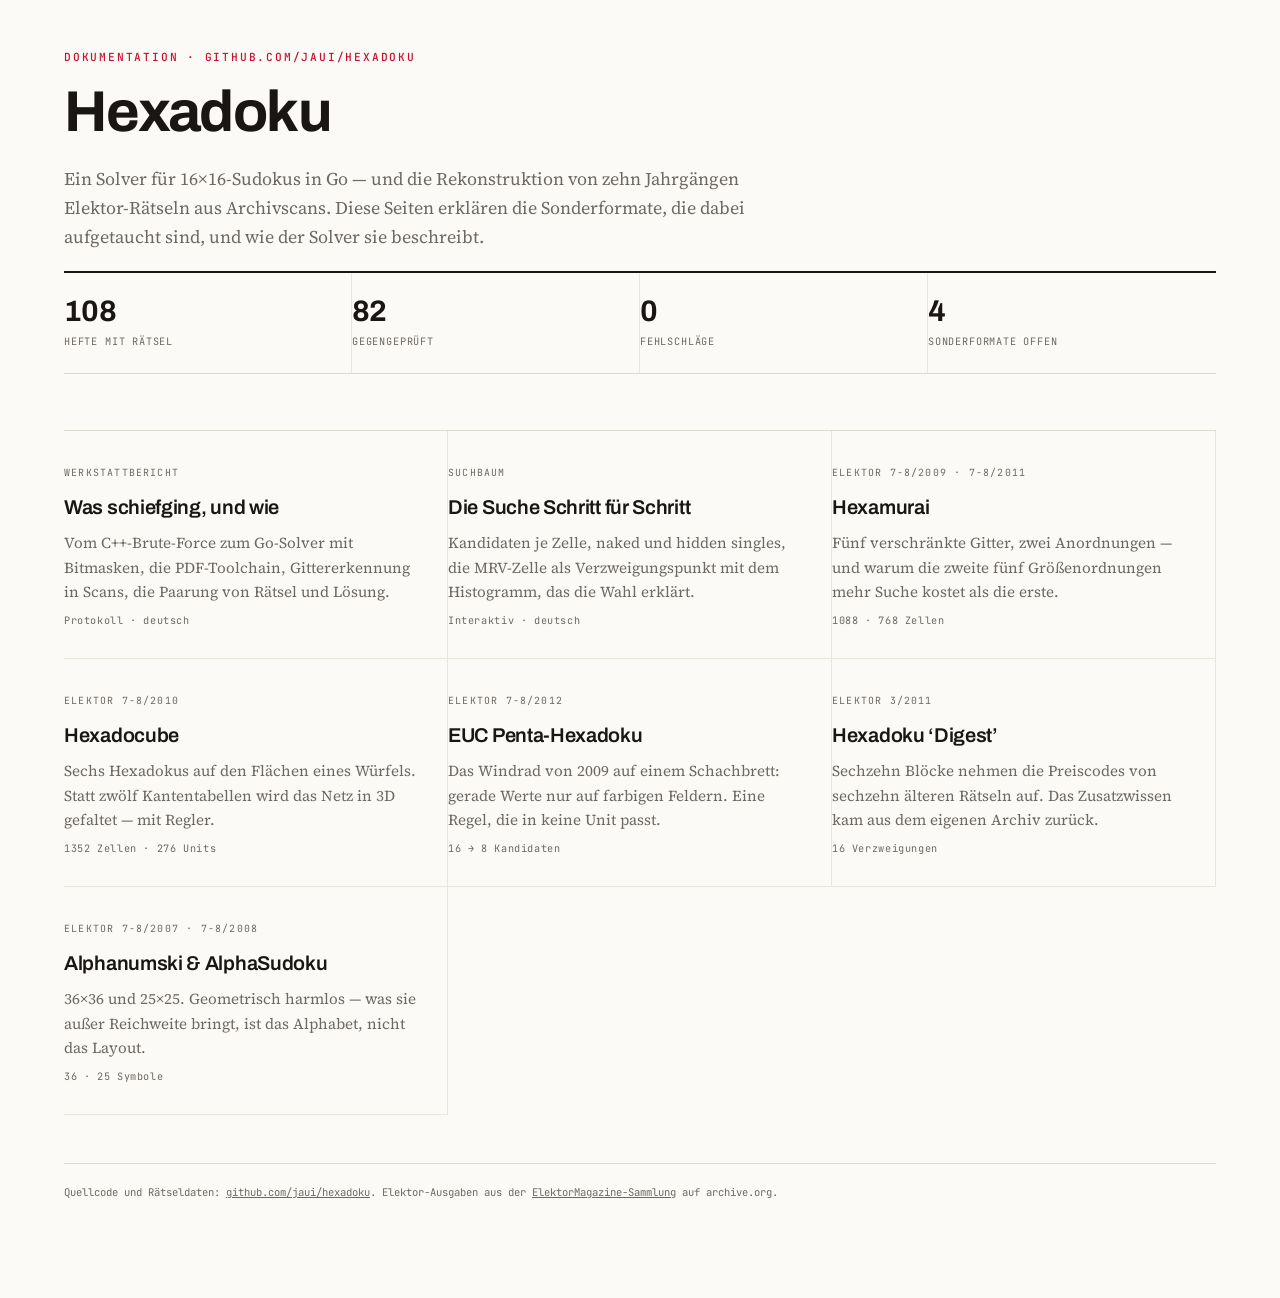
==== docs/index.html @ dd51185f "+add five visualisation pages for the special puzzles, *chg readme In the house style of the werksta" ====
<!doctype html>
<html lang="de">
<head>
<meta charset="utf-8">
<meta name="viewport" content="width=device-width, initial-scale=1">
<title>Hexadoku — Dokumentation</title>
<link rel="preconnect" href="https://fonts.googleapis.com">
<link rel="preconnect" href="https://fonts.gstatic.com" crossorigin>
<link rel="stylesheet" href="https://fonts.googleapis.com/css2?family=Archivo:wght@500;600;700&family=Source+Serif+4:opsz,wght@8..60,400;8..60,600&family=JetBrains+Mono:wght@400;500;700&display=swap">
<link rel="stylesheet" href="spezial.css">
<style>
.cards {
  display: grid;
  grid-template-columns: repeat(auto-fill, minmax(19rem, 1fr));
  gap: 0;
  border-top: 1px solid var(--rule);
}
.card {
  display: block;
  text-decoration: none;
  color: inherit;
  padding: 1.6rem 1.6rem 1.6rem 0;
  border-bottom: 1px solid var(--rule-soft);
  border-right: 1px solid var(--rule-soft);
}
.card:hover h2 { color: var(--accent); }
.card .kicker {
  font-family: var(--f-mono);
  font-size: 0.62rem;
  letter-spacing: 0.12em;
  text-transform: uppercase;
  color: var(--ink-soft);
}
.card h2 {
  font-family: var(--f-display);
  font-weight: 600;
  font-size: 1.25rem;
  letter-spacing: -0.015em;
  margin: 0.4rem 0 0.5rem;
}
.card p { margin: 0; color: var(--ink-soft); font-size: 0.95rem; max-width: 26rem; }
.card .meta {
  margin-top: 0.9rem;
  font-family: var(--f-mono);
  font-size: 0.64rem;
  letter-spacing: 0.06em;
  color: var(--ink-soft);
}
</style>
</head>
<body>
<div class="wrap">

<header class="masthead">
  <p class="eyebrow">Dokumentation · github.com/jaui/hexadoku</p>
  <h1>Hexadoku</h1>
  <p class="standfirst">
    Ein Solver für 16×16-Sudokus in Go — und die Rekonstruktion von zehn
    Jahrgängen Elektor-Rätseln aus Archivscans. Diese Seiten erklären die
    Sonderformate, die dabei aufgetaucht sind, und wie der Solver sie
    beschreibt.
  </p>
</header>

<section class="figures">
  <div class="fig"><b>108</b><span>Hefte mit Rätsel</span></div>
  <div class="fig"><b>82</b><span>gegengeprüft</span></div>
  <div class="fig"><b>0</b><span>Fehlschläge</span></div>
  <div class="fig"><b>4</b><span>Sonderformate offen</span></div>
</section>

<div class="cards">
  <a class="card" href="werkstattbericht.html">
    <span class="kicker">Werkstattbericht</span>
    <h2>Was schiefging, und wie</h2>
    <p>Vom C++-Brute-Force zum Go-Solver mit Bitmasken, die PDF-Toolchain,
       Gittererkennung in Scans, die Paarung von Rätsel und Lösung.</p>
    <span class="meta">Protokoll · deutsch</span>
  </a>
  <a class="card" href="suchbaum.html">
    <span class="kicker">Suchbaum</span>
    <h2>Die Suche Schritt für Schritt</h2>
    <p>Kandidaten je Zelle, naked und hidden singles, die MRV-Zelle als
       Verzweigungspunkt mit dem Histogramm, das die Wahl erklärt.</p>
    <span class="meta">Interaktiv · deutsch</span>
  </a>
  <a class="card" href="hexamurai.html">
    <span class="kicker">Elektor 7-8/2009 · 7-8/2011</span>
    <h2>Hexamurai</h2>
    <p>Fünf verschränkte Gitter, zwei Anordnungen — und warum die zweite
       fünf Größenordnungen mehr Suche kostet als die erste.</p>
    <span class="meta">1088 · 768 Zellen</span>
  </a>
  <a class="card" href="hexadocube.html">
    <span class="kicker">Elektor 7-8/2010</span>
    <h2>Hexadocube</h2>
    <p>Sechs Hexadokus auf den Flächen eines Würfels. Statt zwölf
       Kantentabellen wird das Netz in 3D gefaltet — mit Regler.</p>
    <span class="meta">1352 Zellen · 276 Units</span>
  </a>
  <a class="card" href="penta-hexadoku.html">
    <span class="kicker">Elektor 7-8/2012</span>
    <h2>EUC Penta-Hexadoku</h2>
    <p>Das Windrad von 2009 auf einem Schachbrett: gerade Werte nur auf
       farbigen Feldern. Eine Regel, die in keine Unit passt.</p>
    <span class="meta">16 → 8 Kandidaten</span>
  </a>
  <a class="card" href="digest.html">
    <span class="kicker">Elektor 3/2011</span>
    <h2>Hexadoku &lsquo;Digest&rsquo;</h2>
    <p>Sechzehn Blöcke nehmen die Preiscodes von sechzehn älteren Rätseln
       auf. Das Zusatzwissen kam aus dem eigenen Archiv zurück.</p>
    <span class="meta">16 Verzweigungen</span>
  </a>
  <a class="card" href="fremdformate.html">
    <span class="kicker">Elektor 7-8/2007 · 7-8/2008</span>
    <h2>Alphanumski &amp; AlphaSudoku</h2>
    <p>36×36 und 25×25. Geometrisch harmlos — was sie außer Reichweite
       bringt, ist das Alphabet, nicht das Layout.</p>
    <span class="meta">36 · 25 Symbole</span>
  </a>
</div>

<footer class="colophon">
  Quellcode und Rätseldaten: <a href="https://github.com/jaui/hexadoku">github.com/jaui/hexadoku</a>.
  Elektor-Ausgaben aus der
  <a href="https://archive.org/details/ElektorMagazine">ElektorMagazine-Sammlung</a> auf archive.org.
</footer>

</div>
</body>
</html>
---- docs/spezial.css ----
/* Shared style for the five "Spezialrätsel" pages. Same house style as
   docs/werkstattbericht.html: paper palette, Archivo/Source Serif/JetBrains
   Mono, editorial column with a narrow rail. */

:root {
  --paper:      #FBFAF7;
  --paper-sunk: #F2F0EA;
  --ink:        #191614;
  --ink-soft:   #6E6862;
  --rule:       #DED9D0;
  --rule-soft:  #EAE6DE;
  --accent:     #C8102E;
  --accent-bg:  #FBE9EB;
  --ok:         #2F6B4F;
  --ok-bg:      #E7F0EA;
  --warn:       #8A5A12;
  --warn-bg:    #F6EEDF;
  --neutral-bg: #ECE9E2;

  /* diagram palette: five grids, six faces, two parities */
  --g1: #C8102E;
  --g2: #1F6FB2;
  --g3: #2F6B4F;
  --g4: #8A5A12;
  --g5: #6B4A8A;
  --g6: #0F7B84;
  --grid-line:  #CFC9BF;
  --grid-heavy: #7A736A;
  --cell-bg:    #FFFFFF;

  --f-display: "Archivo", "Helvetica Neue", Arial, sans-serif;
  --f-body:    "Source Serif 4", Georgia, "Times New Roman", serif;
  --f-mono:    "JetBrains Mono", ui-monospace, "SF Mono", Menlo, Consolas, monospace;
}

@media (prefers-color-scheme: dark) {
  :root:not([data-theme="light"]) {
    --paper:      #15130F;
    --paper-sunk: #1E1B16;
    --ink:        #EEEAE2;
    --ink-soft:   #9C948A;
    --rule:       #35302A;
    --rule-soft:  #262219;
    --accent:     #F2637A;
    --accent-bg:  #33191E;
    --ok:         #74C79C;
    --ok-bg:      #16281F;
    --warn:       #D8A75A;
    --warn-bg:    #2A2113;
    --neutral-bg: #241F19;

    --g1: #F2637A;
    --g2: #6BB3EA;
    --g3: #74C79C;
    --g4: #D8A75A;
    --g5: #B698D8;
    --g6: #56C3CC;
    --grid-line:  #3A342D;
    --grid-heavy: #7E766B;
    --cell-bg:    #1A1713;
  }
}

:root[data-theme="dark"] {
  --paper:      #15130F;
  --paper-sunk: #1E1B16;
  --ink:        #EEEAE2;
  --ink-soft:   #9C948A;
  --rule:       #35302A;
  --rule-soft:  #262219;
  --accent:     #F2637A;
  --accent-bg:  #33191E;
  --ok:         #74C79C;
  --ok-bg:      #16281F;
  --warn:       #D8A75A;
  --warn-bg:    #2A2113;
  --neutral-bg: #241F19;

  --g1: #F2637A;
  --g2: #6BB3EA;
  --g3: #74C79C;
  --g4: #D8A75A;
  --g5: #B698D8;
  --g6: #56C3CC;
  --grid-line:  #3A342D;
  --grid-heavy: #7E766B;
  --cell-bg:    #1A1713;
}

* { box-sizing: border-box; }

body {
  margin: 0;
  background: var(--paper);
  color: var(--ink);
  font-family: var(--f-body);
  font-size: 17px;
  line-height: 1.62;
  -webkit-font-smoothing: antialiased;
}

.wrap { max-width: 76rem; margin: 0 auto; padding: 0 2rem 6rem; }

/* ---------- Kopf ---------- */

.masthead {
  border-bottom: 2px solid var(--ink);
  padding: 3rem 0 1.25rem;
}

.eyebrow {
  font-family: var(--f-mono);
  font-size: 0.7rem;
  font-weight: 500;
  letter-spacing: 0.16em;
  text-transform: uppercase;
  color: var(--accent);
  margin: 0 0 1rem;
}

h1 {
  font-family: var(--f-display);
  font-weight: 700;
  font-size: clamp(2.2rem, 5.5vw, 3.6rem);
  line-height: 1.03;
  letter-spacing: -0.025em;
  margin: 0;
  text-wrap: balance;
}

.standfirst {
  margin: 1.4rem 0 0;
  max-width: 44rem;
  font-size: 1.12rem;
  color: var(--ink-soft);
}

/* ---------- Reihe der Kennzahlen ---------- */

.figures {
  display: grid;
  grid-template-columns: repeat(auto-fit, minmax(8.5rem, 1fr));
  border-bottom: 1px solid var(--rule);
  margin-bottom: 3.5rem;
}

.fig { padding: 1.4rem 1.4rem 1.4rem 0; border-right: 1px solid var(--rule-soft); }
.fig:last-child { border-right: 0; }

.fig b {
  display: block;
  font-family: var(--f-display);
  font-weight: 700;
  font-size: 1.85rem;
  letter-spacing: -0.02em;
  font-variant-numeric: tabular-nums;
  line-height: 1.1;
}
.fig span {
  display: block;
  font-family: var(--f-mono);
  font-size: 0.64rem;
  letter-spacing: 0.08em;
  text-transform: uppercase;
  color: var(--ink-soft);
  margin-top: 0.4rem;
}

/* ---------- Abschnitte ---------- */

.chapter { margin-bottom: 4rem; }

.chapter-head {
  display: grid;
  grid-template-columns: 7rem minmax(0, 1fr);
  gap: 2rem;
  align-items: baseline;
  border-top: 2px solid var(--ink);
  padding-top: 1rem;
  margin-bottom: 2rem;
}
.chapter-head .num {
  font-family: var(--f-mono);
  font-size: 0.7rem;
  font-weight: 700;
  letter-spacing: 0.1em;
  color: var(--accent);
}
.chapter-head h2 {
  font-family: var(--f-display);
  font-weight: 600;
  font-size: 1.55rem;
  letter-spacing: -0.015em;
  margin: 0;
  text-wrap: balance;
}
.chapter-head p {
  grid-column: 2;
  margin: 0.5rem 0 0;
  color: var(--ink-soft);
  max-width: 44rem;
}

.body { display: grid; grid-template-columns: 7rem minmax(0, 1fr); gap: 2rem; }
.body > :first-child:not(.rail) { grid-column: 2; }
.body p, .body ul, .body ol { grid-column: 2; margin: 0 0 1rem; max-width: 44rem; }
.body h3 {
  grid-column: 2;
  font-family: var(--f-display);
  font-weight: 600;
  font-size: 1.05rem;
  margin: 1.5rem 0 0.6rem;
}
.body figure, .body table, .body .tablewrap, .body .note, .body .full { grid-column: 1 / -1; }

@media (max-width: 760px) {
  .wrap { padding: 0 1rem 4rem; }
  .chapter-head, .body { grid-template-columns: minmax(0, 1fr); gap: 0.6rem; }
  .chapter-head p, .body p, .body ul, .body ol, .body h3 { grid-column: 1; }
  .body figure, .body table, .body .tablewrap, .body .note, .body .full { grid-column: 1; }
}

/* ---------- Abbildungen ---------- */

figure { margin: 1.5rem 0 2rem; }

figure .frame {
  background: var(--paper-sunk);
  border: 1px solid var(--rule);
  padding: 1.5rem;
  overflow-x: auto;
}

figcaption {
  margin-top: 0.7rem;
  font-family: var(--f-mono);
  font-size: 0.7rem;
  line-height: 1.6;
  letter-spacing: 0.02em;
  color: var(--ink-soft);
  max-width: 52rem;
}
figcaption b { color: var(--ink); font-weight: 500; }

svg { display: block; max-width: 100%; height: auto; margin: 0 auto; }
svg text { font-family: var(--f-mono); }

/* ---------- Legende, Steuerung ---------- */

.legend {
  display: flex;
  flex-wrap: wrap;
  gap: 0.4rem 1.4rem;
  margin: 1rem 0 0;
  font-family: var(--f-mono);
  font-size: 0.68rem;
  letter-spacing: 0.03em;
  color: var(--ink-soft);
}
.legend span { display: inline-flex; align-items: center; gap: 0.45rem; }
.swatch {
  width: 0.85rem; height: 0.85rem;
  border: 1px solid var(--grid-heavy);
  border-radius: 2px;
  flex: none;
}

.controls {
  display: flex;
  flex-wrap: wrap;
  align-items: center;
  gap: 0.6rem 1.2rem;
  margin-bottom: 1.2rem;
  font-family: var(--f-mono);
  font-size: 0.7rem;
  letter-spacing: 0.04em;
  color: var(--ink-soft);
}
.controls button {
  font: inherit;
  letter-spacing: 0.06em;
  text-transform: uppercase;
  color: var(--ink);
  background: var(--paper);
  border: 1px solid var(--rule);
  border-radius: 2px;
  padding: 0.35rem 0.7rem;
  cursor: pointer;
}
.controls button[aria-pressed="true"] { background: var(--ink); color: var(--paper); border-color: var(--ink); }
.controls input[type="range"] { accent-color: var(--accent); width: 12rem; }

/* ---------- Tabellen ---------- */

.tablewrap { overflow-x: auto; margin: 1.2rem 0 2rem; }
.tablewrap table { margin: 0; min-width: 34rem; }

table {
  border-collapse: collapse;
  width: 100%;
  margin: 1.2rem 0 2rem;
  font-size: 0.92rem;
}
th, td {
  text-align: left;
  padding: 0.5rem 0.9rem 0.5rem 0;
  border-bottom: 1px solid var(--rule-soft);
  vertical-align: top;
}
thead th {
  font-family: var(--f-mono);
  font-size: 0.62rem;
  letter-spacing: 0.1em;
  text-transform: uppercase;
  color: var(--ink-soft);
  border-bottom: 1px solid var(--rule);
  font-weight: 500;
}
tbody tr:last-child td { border-bottom: 1px solid var(--rule); }
td.num, th.num { font-variant-numeric: tabular-nums; font-family: var(--f-mono); font-size: 0.85rem; }
td.code { font-family: var(--f-mono); font-size: 0.85rem; letter-spacing: 0.06em; }

/* ---------- Kleinteile ---------- */

code {
  font-family: var(--f-mono);
  font-size: 0.86em;
  background: var(--paper-sunk);
  padding: 0.1em 0.32em;
  border-radius: 2px;
  overflow-wrap: break-word;
}

.note {
  background: var(--paper-sunk);
  border-left: 2px solid var(--accent);
  padding: 1rem 1.2rem;
  margin: 1.2rem 0 2rem;
}
.note p { margin: 0 0 0.6rem; max-width: none; }
.note p:last-child { margin: 0; }
.note .lbl {
  display: block;
  font-family: var(--f-mono);
  font-size: 0.62rem;
  letter-spacing: 0.12em;
  text-transform: uppercase;
  color: var(--accent);
  margin-bottom: 0.4rem;
}

blockquote {
  margin: 1.2rem 0 1.6rem;
  padding-left: 1.2rem;
  border-left: 2px solid var(--rule);
  color: var(--ink-soft);
  font-style: italic;
  max-width: 44rem;
}
.body blockquote { grid-column: 2; }
@media (max-width: 760px) { .body blockquote { grid-column: 1; } }

.chip {
  font-family: var(--f-mono);
  font-size: 0.6rem;
  font-weight: 500;
  letter-spacing: 0.06em;
  text-transform: uppercase;
  padding: 0.2rem 0.45rem;
  border-radius: 2px;
  white-space: nowrap;
}
.chip-ok      { background: var(--ok-bg);      color: var(--ok); }
.chip-open    { background: var(--warn-bg);    color: var(--warn); }
.chip-neutral { background: var(--neutral-bg); color: var(--ink-soft); }

.rail { display: flex; flex-direction: column; gap: 0.5rem; align-items: flex-start; }
@media (max-width: 760px) { .rail { flex-direction: row; align-items: center; } }

/* ---------- Navigation zwischen den Seiten ---------- */

.pagenav {
  border-top: 2px solid var(--ink);
  margin-top: 1rem;
  padding-top: 1rem;
  display: flex;
  flex-wrap: wrap;
  gap: 0.4rem 1.6rem;
  font-family: var(--f-mono);
  font-size: 0.68rem;
  letter-spacing: 0.06em;
  text-transform: uppercase;
}
.pagenav a { color: var(--ink-soft); text-decoration: none; border-bottom: 1px solid transparent; }
.pagenav a:hover { color: var(--ink); border-bottom-color: var(--accent); }
.pagenav a[aria-current="page"] { color: var(--accent); }

footer.colophon {
  border-top: 1px solid var(--rule);
  margin-top: 3rem;
  padding-top: 1.2rem;
  font-family: var(--f-mono);
  font-size: 0.66rem;
  line-height: 1.8;
  color: var(--ink-soft);
}
footer.colophon a { color: inherit; }
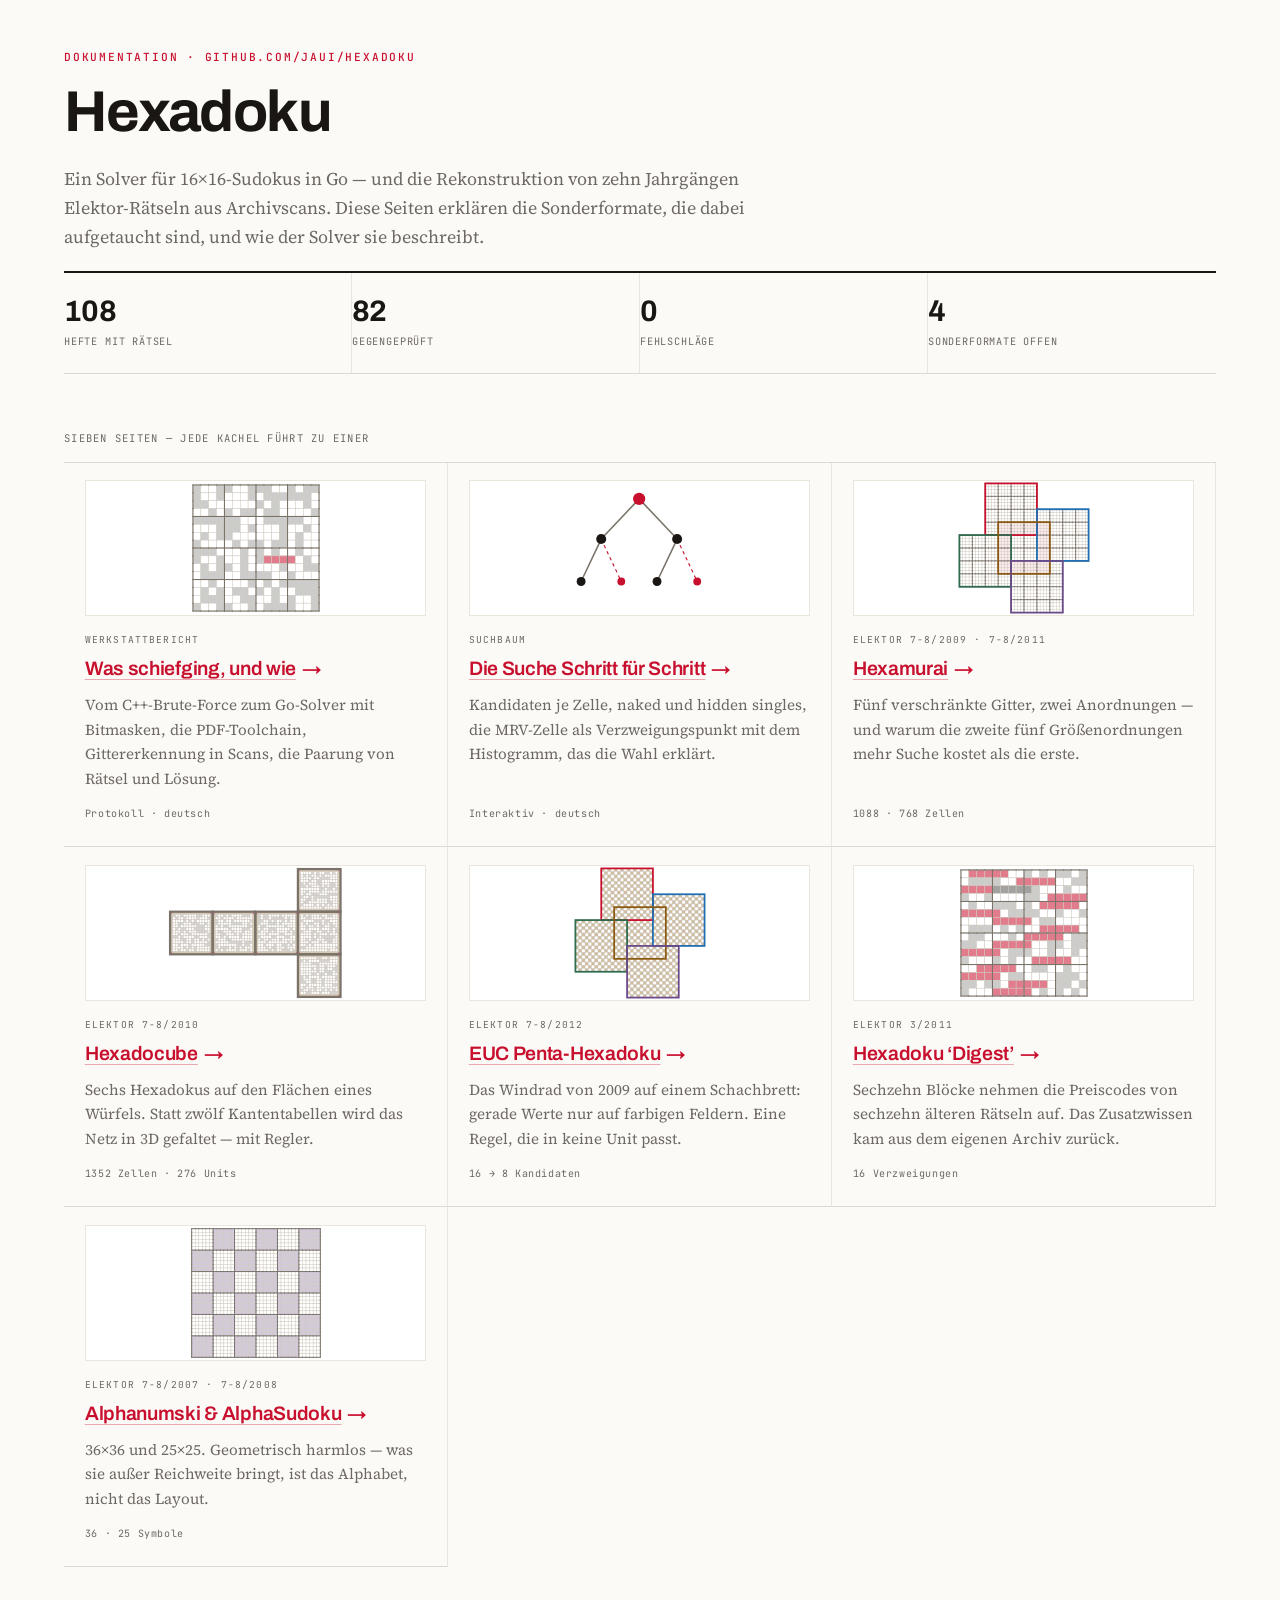
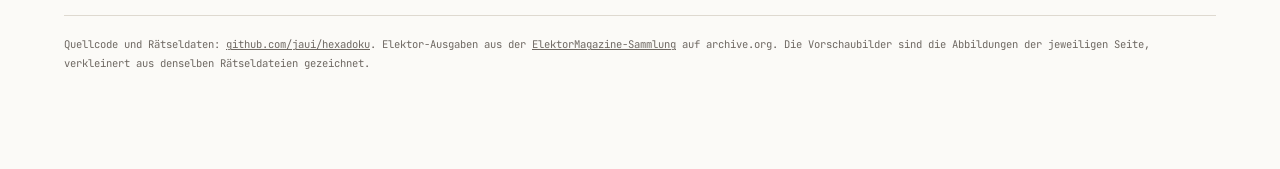
==== commit fe80a853: "*chg index: the card headings now read as links, +add a teaser per card The headings gave no sign of" ====
--- a/docs/index.html
+++ b/docs/index.html
@@ -9,40 +9,87 @@
 <link rel="stylesheet" href="https://fonts.googleapis.com/css2?family=Archivo:wght@500;600;700&family=Source+Serif+4:opsz,wght@8..60,400;8..60,600&family=JetBrains+Mono:wght@400;500;700&display=swap">
 <link rel="stylesheet" href="spezial.css">
 <style>
+.leadin {
+  font-family: var(--f-mono);
+  font-size: 0.66rem;
+  letter-spacing: 0.12em;
+  text-transform: uppercase;
+  color: var(--ink-soft);
+  margin: 0 0 0.9rem;
+}
+
+/* Hairline grid of tiles. The rules sit on the tiles, not on the
+   container, so a row that does not fill up leaves no empty tile behind. */
 .cards {
   display: grid;
   grid-template-columns: repeat(auto-fill, minmax(19rem, 1fr));
-  gap: 0;
   border-top: 1px solid var(--rule);
 }
+
 .card {
-  display: block;
+  display: flex;
+  flex-direction: column;
   text-decoration: none;
   color: inherit;
-  padding: 1.6rem 1.6rem 1.6rem 0;
-  border-bottom: 1px solid var(--rule-soft);
+  background: var(--paper);
+  border-bottom: 1px solid var(--rule);
   border-right: 1px solid var(--rule-soft);
-}
-.card:hover h2 { color: var(--accent); }
+  padding: 1.3rem 1.3rem 1.5rem;
+  transition: background 0.12s ease-out;
+}
+.card:hover, .card:focus-visible { background: var(--paper-sunk); }
+.card:focus-visible { outline: 2px solid var(--accent); outline-offset: -2px; }
+
+/* the teaser: the actual diagram of the page it links to, in miniature */
+.thumb {
+  height: 8.5rem;
+  margin: -0.2rem 0 1rem;
+  display: grid;
+  place-items: center;
+  overflow: hidden;
+  background: var(--cell-bg);
+  border: 1px solid var(--rule-soft);
+}
+.thumb svg { height: 100%; width: auto; max-width: 100%; margin: 0; }
+.card:hover .thumb { border-color: var(--rule); }
+
 .card .kicker {
   font-family: var(--f-mono);
-  font-size: 0.62rem;
+  font-size: 0.6rem;
   letter-spacing: 0.12em;
   text-transform: uppercase;
   color: var(--ink-soft);
 }
+
+/* the heading has to read as a link standing still, not only on hover */
 .card h2 {
   font-family: var(--f-display);
   font-weight: 600;
-  font-size: 1.25rem;
+  font-size: 1.22rem;
   letter-spacing: -0.015em;
-  margin: 0.4rem 0 0.5rem;
-}
-.card p { margin: 0; color: var(--ink-soft); font-size: 0.95rem; max-width: 26rem; }
+  margin: 0.35rem 0 0.5rem;
+  color: var(--accent);
+  text-decoration: underline;
+  text-decoration-color: color-mix(in srgb, var(--accent) 35%, transparent);
+  text-decoration-thickness: 1px;
+  text-underline-offset: 4px;
+}
+.card:hover h2, .card:focus-visible h2 { text-decoration-color: var(--accent); }
+
+.card h2 .arrow {
+  display: inline-block;
+  margin-left: 0.3em;
+  text-decoration: none;
+  transition: transform 0.14s ease-out;
+}
+.card:hover h2 .arrow, .card:focus-visible h2 .arrow { transform: translateX(0.2em); }
+
+.card p { margin: 0; color: var(--ink-soft); font-size: 0.95rem; }
 .card .meta {
-  margin-top: 0.9rem;
+  margin-top: auto;
+  padding-top: 0.9rem;
   font-family: var(--f-mono);
-  font-size: 0.64rem;
+  font-size: 0.63rem;
   letter-spacing: 0.06em;
   color: var(--ink-soft);
 }
@@ -69,52 +116,61 @@
   <div class="fig"><b>4</b><span>Sonderformate offen</span></div>
 </section>
 
+<p class="leadin">Sieben Seiten — jede Kachel führt zu einer</p>
+
 <div class="cards">
   <a class="card" href="werkstattbericht.html">
+    <span class="thumb" id="tWerk"></span>
     <span class="kicker">Werkstattbericht</span>
-    <h2>Was schiefging, und wie</h2>
+    <h2>Was schiefging, und wie<span class="arrow">→</span></h2>
     <p>Vom C++-Brute-Force zum Go-Solver mit Bitmasken, die PDF-Toolchain,
        Gittererkennung in Scans, die Paarung von Rätsel und Lösung.</p>
     <span class="meta">Protokoll · deutsch</span>
   </a>
   <a class="card" href="suchbaum.html">
+    <span class="thumb" id="tTree"></span>
     <span class="kicker">Suchbaum</span>
-    <h2>Die Suche Schritt für Schritt</h2>
+    <h2>Die Suche Schritt für Schritt<span class="arrow">→</span></h2>
     <p>Kandidaten je Zelle, naked und hidden singles, die MRV-Zelle als
        Verzweigungspunkt mit dem Histogramm, das die Wahl erklärt.</p>
     <span class="meta">Interaktiv · deutsch</span>
   </a>
   <a class="card" href="hexamurai.html">
+    <span class="thumb" id="tMurai"></span>
     <span class="kicker">Elektor 7-8/2009 · 7-8/2011</span>
-    <h2>Hexamurai</h2>
+    <h2>Hexamurai<span class="arrow">→</span></h2>
     <p>Fünf verschränkte Gitter, zwei Anordnungen — und warum die zweite
        fünf Größenordnungen mehr Suche kostet als die erste.</p>
     <span class="meta">1088 · 768 Zellen</span>
   </a>
   <a class="card" href="hexadocube.html">
+    <span class="thumb" id="tCube"></span>
     <span class="kicker">Elektor 7-8/2010</span>
-    <h2>Hexadocube</h2>
+    <h2>Hexadocube<span class="arrow">→</span></h2>
     <p>Sechs Hexadokus auf den Flächen eines Würfels. Statt zwölf
        Kantentabellen wird das Netz in 3D gefaltet — mit Regler.</p>
     <span class="meta">1352 Zellen · 276 Units</span>
   </a>
   <a class="card" href="penta-hexadoku.html">
+    <span class="thumb" id="tPenta"></span>
     <span class="kicker">Elektor 7-8/2012</span>
-    <h2>EUC Penta-Hexadoku</h2>
+    <h2>EUC Penta-Hexadoku<span class="arrow">→</span></h2>
     <p>Das Windrad von 2009 auf einem Schachbrett: gerade Werte nur auf
        farbigen Feldern. Eine Regel, die in keine Unit passt.</p>
     <span class="meta">16 → 8 Kandidaten</span>
   </a>
   <a class="card" href="digest.html">
+    <span class="thumb" id="tDigest"></span>
     <span class="kicker">Elektor 3/2011</span>
-    <h2>Hexadoku &lsquo;Digest&rsquo;</h2>
+    <h2>Hexadoku &lsquo;Digest&rsquo;<span class="arrow">→</span></h2>
     <p>Sechzehn Blöcke nehmen die Preiscodes von sechzehn älteren Rätseln
        auf. Das Zusatzwissen kam aus dem eigenen Archiv zurück.</p>
     <span class="meta">16 Verzweigungen</span>
   </a>
   <a class="card" href="fremdformate.html">
+    <span class="thumb" id="tFremd"></span>
     <span class="kicker">Elektor 7-8/2007 · 7-8/2008</span>
-    <h2>Alphanumski &amp; AlphaSudoku</h2>
+    <h2>Alphanumski &amp; AlphaSudoku<span class="arrow">→</span></h2>
     <p>36×36 und 25×25. Geometrisch harmlos — was sie außer Reichweite
        bringt, ist das Alphabet, nicht das Layout.</p>
     <span class="meta">36 · 25 Symbole</span>
@@ -125,8 +181,148 @@
   Quellcode und Rätseldaten: <a href="https://github.com/jaui/hexadoku">github.com/jaui/hexadoku</a>.
   Elektor-Ausgaben aus der
   <a href="https://archive.org/details/ElektorMagazine">ElektorMagazine-Sammlung</a> auf archive.org.
+  Die Vorschaubilder sind die Abbildungen der jeweiligen Seite, verkleinert
+  aus denselben Rätseldateien gezeichnet.
 </footer>
 
 </div>
+
+<script src="spezial.js"></script>
+<script src="data.js"></script>
+<script>
+(function () {
+  const PIN = [[0,8],[8,24],[16,0],[12,12],[24,16]];
+  const COLORS = ["var(--g1)","var(--g2)","var(--g3)","var(--g4)","var(--g5)"];
+  const N = 16;
+
+  const clued = (v) => `color-mix(in srgb, ${v} 55%, var(--cell-bg))`;
+
+  // --- Werkstattbericht: the grid the page opens with ---
+  mount("tWerk", drawRaster({
+    rows: WERKSTATT.map((r) => r.replace(/#/g, ".")),
+    cell: 8, box: 4, glyphs: false, pad: 4,
+    title: "Hexadoku aus Elektor 06-2007",
+    tint: (r, c) => {
+      if (WERKSTATT[r][c] === "#") return clued("var(--accent)");
+      return WERKSTATT[r][c] === "." ? "var(--cell-bg)"
+        : "color-mix(in srgb, var(--ink) 22%, var(--cell-bg))";
+    },
+  }));
+
+  // --- Suchbaum: a schematic branch, not data ---
+  (function () {
+    const svg = document.createElementNS("http://www.w3.org/2000/svg", "svg");
+    svg.setAttribute("viewBox", "0 0 140 120");
+    svg.setAttribute("width", "140");
+    const ns = "http://www.w3.org/2000/svg";
+    const line = (x1, y1, x2, y2, cut) => {
+      const l = document.createElementNS(ns, "line");
+      l.setAttribute("x1", x1); l.setAttribute("y1", y1);
+      l.setAttribute("x2", x2); l.setAttribute("y2", y2);
+      l.setAttribute("stroke", cut ? "var(--accent)" : "var(--grid-heavy)");
+      l.setAttribute("stroke-width", cut ? 1 : 1.4);
+      if (cut) l.setAttribute("stroke-dasharray", "3 3");
+      svg.appendChild(l);
+    };
+    const dot = (x, y, r, fill) => {
+      const c = document.createElementNS(ns, "circle");
+      c.setAttribute("cx", x); c.setAttribute("cy", y); c.setAttribute("r", r);
+      c.setAttribute("fill", fill);
+      svg.appendChild(c);
+    };
+    const nodes = [
+      [70, 16, [[36, 52], [104, 52]]],
+      [36, 52, [[18, 90], [54, 90]]],
+      [104, 52, [[86, 90], [122, 90]]],
+    ];
+    for (const [x, y, kids] of nodes)
+      for (const [kx, ky] of kids) line(x, y, kx, ky, kx === 54 || kx === 122);
+    dot(70, 16, 5.5, "var(--accent)");
+    dot(36, 52, 4.5, "var(--ink)");
+    dot(104, 52, 4.5, "var(--ink)");
+    dot(18, 90, 4, "var(--ink)");
+    dot(86, 90, 4, "var(--ink)");
+    dot(54, 90, 3.5, "var(--accent)");
+    dot(122, 90, 3.5, "var(--accent)");
+    mount("tTree", svg);
+  })();
+
+  // --- Hexamurai: the pinwheel ---
+  (function () {
+    const cov = Array.from({ length: 40 }, () => new Array(40).fill(0));
+    for (const [r0, c0] of PIN)
+      for (let r = 0; r < N; r++) for (let c = 0; c < N; c++) cov[r0 + r][c0 + c]++;
+    mount("tMurai", drawRaster({
+      rows: cov.map((row) => row.map((v) => (v ? "." : " ")).join("")),
+      cell: 4, box: 4, glyphs: false, pad: 3,
+      title: "Windrad aus fünf Gittern",
+      tint: (r, c) => (cov[r][c] > 1 ? "var(--accent-bg)" : "var(--cell-bg)"),
+      grids: PIN.map(([r, c], i) => ({ r: r, c: c, n: N, color: COLORS[i] })),
+    }));
+  })();
+
+  // --- Hexadocube: the printed net ---
+  mount("tCube", drawRaster({
+    rows: CUBE,
+    cell: 2.6, box: 0, glyphs: false, pad: 3,
+    title: "Abwicklung des Würfels",
+    tint: (r, c, ch) => {
+      if (ch === " ") return null;
+      const rr = r % N, cc = c % N;
+      const corner = (rr === 0 || rr === N - 1) && (cc === 0 || cc === N - 1);
+      const edge = rr === 0 || cc === 0 || rr === N - 1 || cc === N - 1;
+      if (corner) return clued("var(--accent)");
+      if (edge) return "color-mix(in srgb, var(--g4) 34%, var(--cell-bg))";
+      return ch === "." ? "var(--cell-bg)"
+        : "color-mix(in srgb, var(--ink) 18%, var(--cell-bg))";
+    },
+    grids: [[1,0],[1,1],[1,2],[1,3],[0,3],[2,3]].map(([fr, fc]) => ({
+      r: fr * N, c: fc * N, n: N, color: "var(--grid-heavy)",
+    })),
+  }));
+
+  // --- Penta: chequerboard on the same pinwheel ---
+  mount("tPenta", drawRaster({
+    rows: PENTA,
+    cell: 4, box: 0, glyphs: false, pad: 3,
+    title: "Schachbrett über fünf Gittern",
+    tint: (r, c) =>
+      (r + c) % 2 === 0
+        ? "color-mix(in srgb, var(--g4) 40%, var(--cell-bg))"
+        : "var(--cell-bg)",
+    grids: PIN.map(([r, c], i) => ({ r: r, c: c, n: N, color: COLORS[i] })),
+  }));
+
+  // --- Digest: the sixteen blocks ---
+  (function () {
+    const block = Array.from({ length: N }, () => new Array(N).fill(false));
+    DIGEST_BLOCKS.forEach(([r, c]) => { for (let k = 0; k < 5; k++) block[r][c + k] = true; });
+    const [gr, gc, glen] = DIGEST_GREY;
+    mount("tDigest", drawRaster({
+      rows: DIGEST,
+      cell: 8, box: 4, glyphs: false, pad: 4,
+      title: "Sechzehn Blöcke im Digest",
+      tint: (r, c, ch) => {
+        if (r === gr && c >= gc && c < gc + glen)
+          return "color-mix(in srgb, var(--ink) 40%, var(--cell-bg))";
+        if (block[r][c]) return clued("var(--g1)");
+        return ch === "." ? "var(--cell-bg)"
+          : "color-mix(in srgb, var(--ink) 22%, var(--cell-bg))";
+      },
+    }));
+  })();
+
+  // --- Fremdformate: the 36x36 chequerboard of 6x6 boxes ---
+  mount("tFremd", drawRaster({
+    rows: Array.from({ length: 36 }, () => ".".repeat(36)),
+    cell: 4, box: 6, glyphs: false, pad: 3,
+    title: "Alphanumski, 36×36 in 6×6-Boxen",
+    tint: (r, c) =>
+      (Math.floor(r / 6) + Math.floor(c / 6)) % 2 === 1
+        ? "color-mix(in srgb, var(--g5) 30%, var(--cell-bg))"
+        : "var(--cell-bg)",
+  }));
+})();
+</script>
 </body>
 </html>
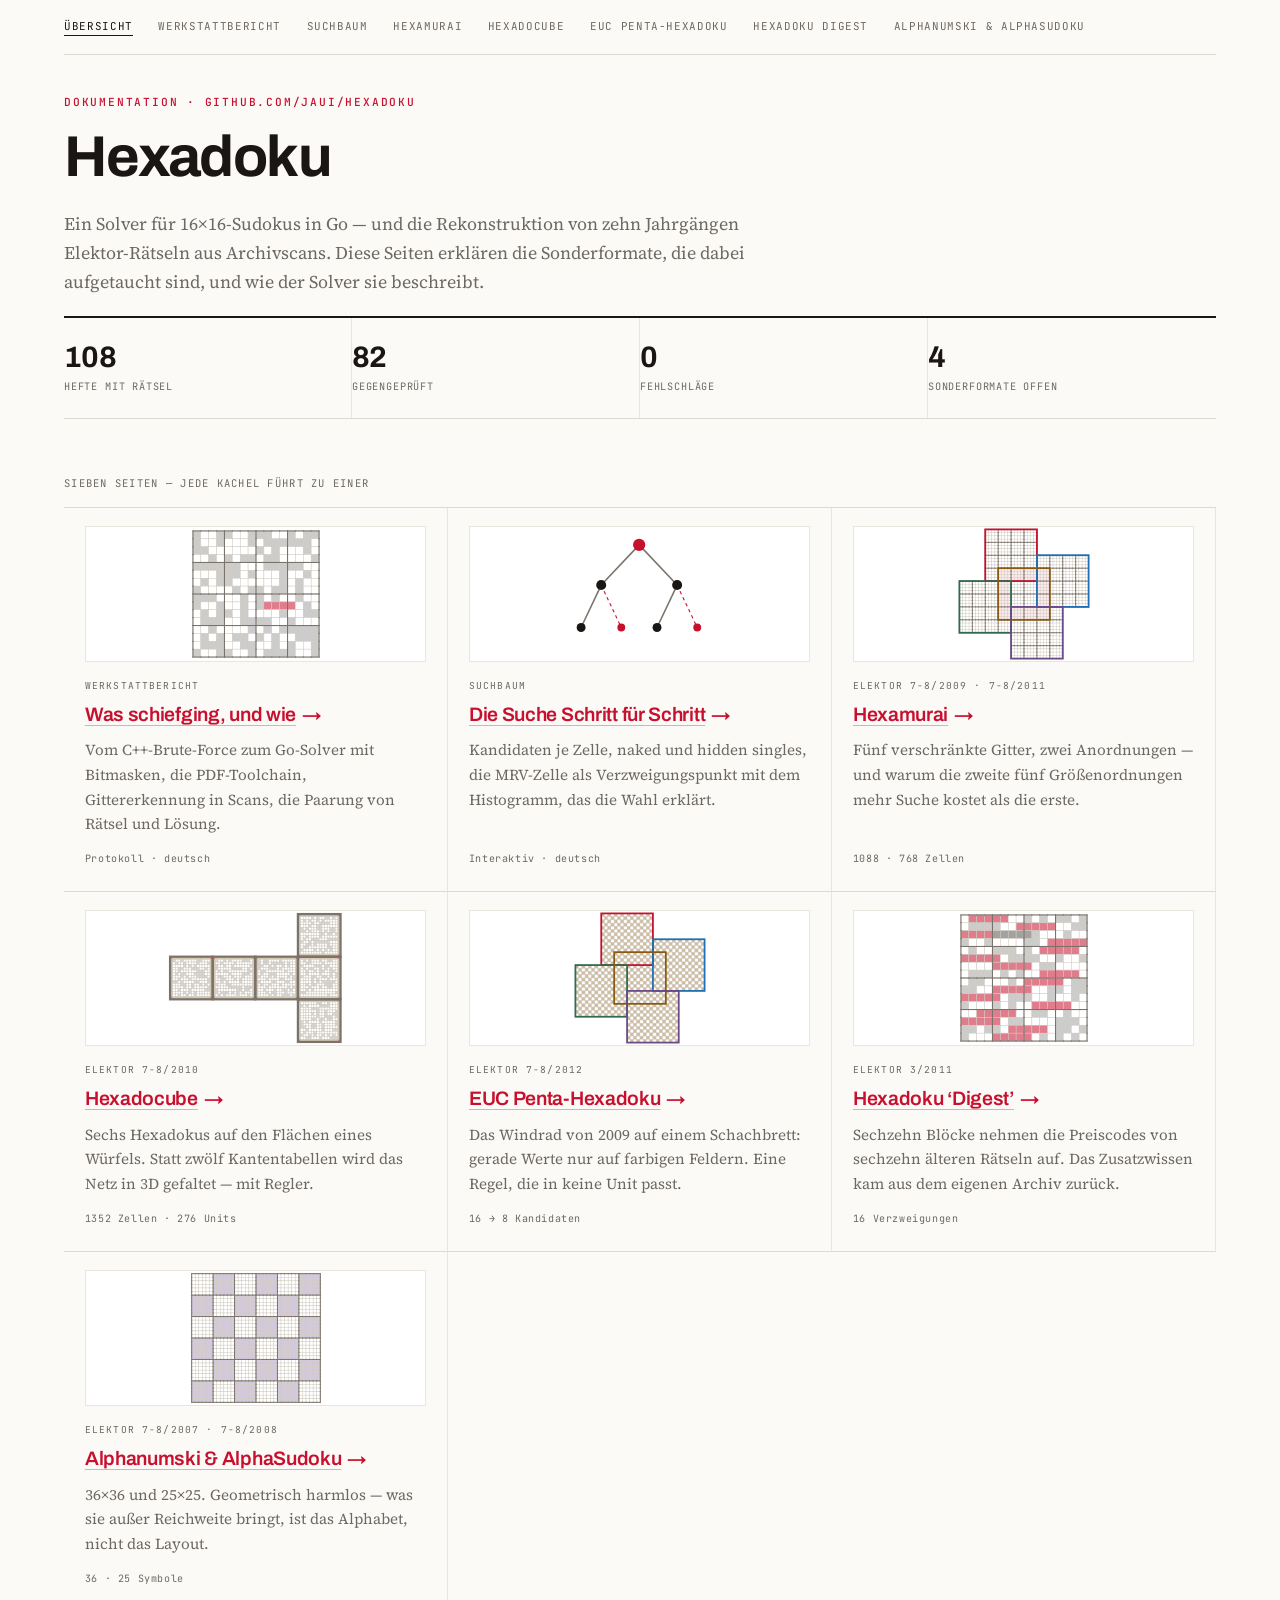
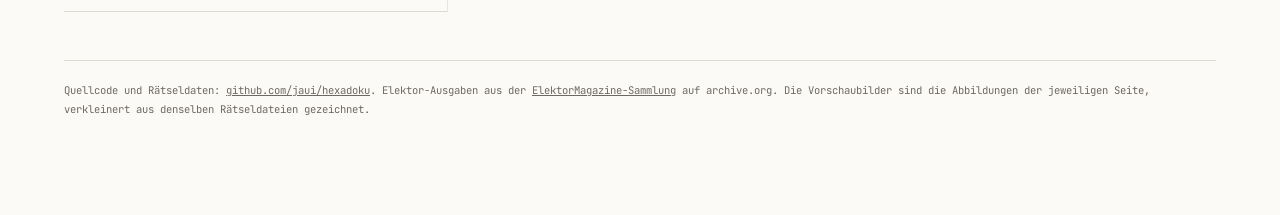
==== commit 3b5c6e93: "+add the nav bar to the overview as well The bar opens every other page, so the index looked like th" ====
--- a/docs/index.html
+++ b/docs/index.html
@@ -97,6 +97,17 @@
 </head>
 <body>
 <div class="wrap">
+
+<nav class="pagenav">
+  <a href="index.html" aria-current="page">Übersicht</a>
+  <a href="werkstattbericht.html">Werkstattbericht</a>
+  <a href="suchbaum.html">Suchbaum</a>
+  <a href="hexamurai.html">Hexamurai</a>
+  <a href="hexadocube.html">Hexadocube</a>
+  <a href="penta-hexadoku.html">EUC Penta-Hexadoku</a>
+  <a href="digest.html">Hexadoku Digest</a>
+  <a href="fremdformate.html">Alphanumski &amp; AlphaSudoku</a>
+</nav>
 
 <header class="masthead">
   <p class="eyebrow">Dokumentation · github.com/jaui/hexadoku</p>
--- a/docs/spezial.css
+++ b/docs/spezial.css
@@ -105,7 +105,7 @@
 
 .masthead {
   border-bottom: 2px solid var(--ink);
-  padding: 3rem 0 1.25rem;
+  padding: 2.4rem 0 1.25rem;
 }
 
 .eyebrow {
@@ -377,15 +377,53 @@
 .rail { display: flex; flex-direction: column; gap: 0.5rem; align-items: flex-start; }
 @media (max-width: 760px) { .rail { flex-direction: row; align-items: center; } }
 
+/* ---------- zurück zur Übersicht ---------- */
+
+/* Repeated below the colophon, because these pages are long and the bar
+   at the top is then a whole screen away. */
+.backlink {
+  display: inline-flex;
+  align-items: center;
+  gap: 0.45em;
+  font-family: var(--f-mono);
+  font-size: 0.72rem;
+  font-weight: 500;
+  letter-spacing: 0.1em;
+  text-transform: uppercase;
+  color: var(--accent);
+  text-decoration: underline;
+  text-decoration-color: color-mix(in srgb, var(--accent) 35%, transparent);
+  text-decoration-thickness: 1px;
+  text-underline-offset: 4px;
+  margin: 0 0 1.4rem;
+}
+.backlink .arrow {
+  display: inline-block;
+  text-decoration: none;
+  transition: transform 0.14s ease-out;
+}
+.backlink:hover, .backlink:focus-visible { text-decoration-color: var(--accent); }
+.backlink:hover .arrow, .backlink:focus-visible .arrow { transform: translateX(-0.25em); }
+
+.backhome {
+  display: block;
+  border-top: 1px solid var(--rule);
+  margin-top: 2.5rem;
+  padding-top: 1.4rem;
+}
+.backhome .backlink { margin: 0; font-size: 0.8rem; }
+
 /* ---------- Navigation zwischen den Seiten ---------- */
 
+/* The bar sits at the very top of the page, above the masthead, and its
+   first entry is the way back - which is why there is no separate chip
+   any more. */
 .pagenav {
-  border-top: 2px solid var(--ink);
-  margin-top: 1rem;
-  padding-top: 1rem;
   display: flex;
   flex-wrap: wrap;
   gap: 0.4rem 1.6rem;
+  padding: 1.1rem 0;
+  border-bottom: 1px solid var(--rule);
   font-family: var(--f-mono);
   font-size: 0.68rem;
   letter-spacing: 0.06em;
@@ -393,7 +431,11 @@
 }
 .pagenav a { color: var(--ink-soft); text-decoration: none; border-bottom: 1px solid transparent; }
 .pagenav a:hover { color: var(--ink); border-bottom-color: var(--accent); }
-.pagenav a[aria-current="page"] { color: var(--accent); }
+/* accent is reserved for the way back, so the current page is marked
+   by weight and a rule instead - otherwise two entries look alike */
+.pagenav a[aria-current="page"] { color: var(--ink); border-bottom-color: var(--ink); }
+.pagenav a.home { color: var(--accent); font-weight: 500; margin-right: 0.4rem; }
+.pagenav a.home:hover { border-bottom-color: var(--accent); }
 
 footer.colophon {
   border-top: 1px solid var(--rule);
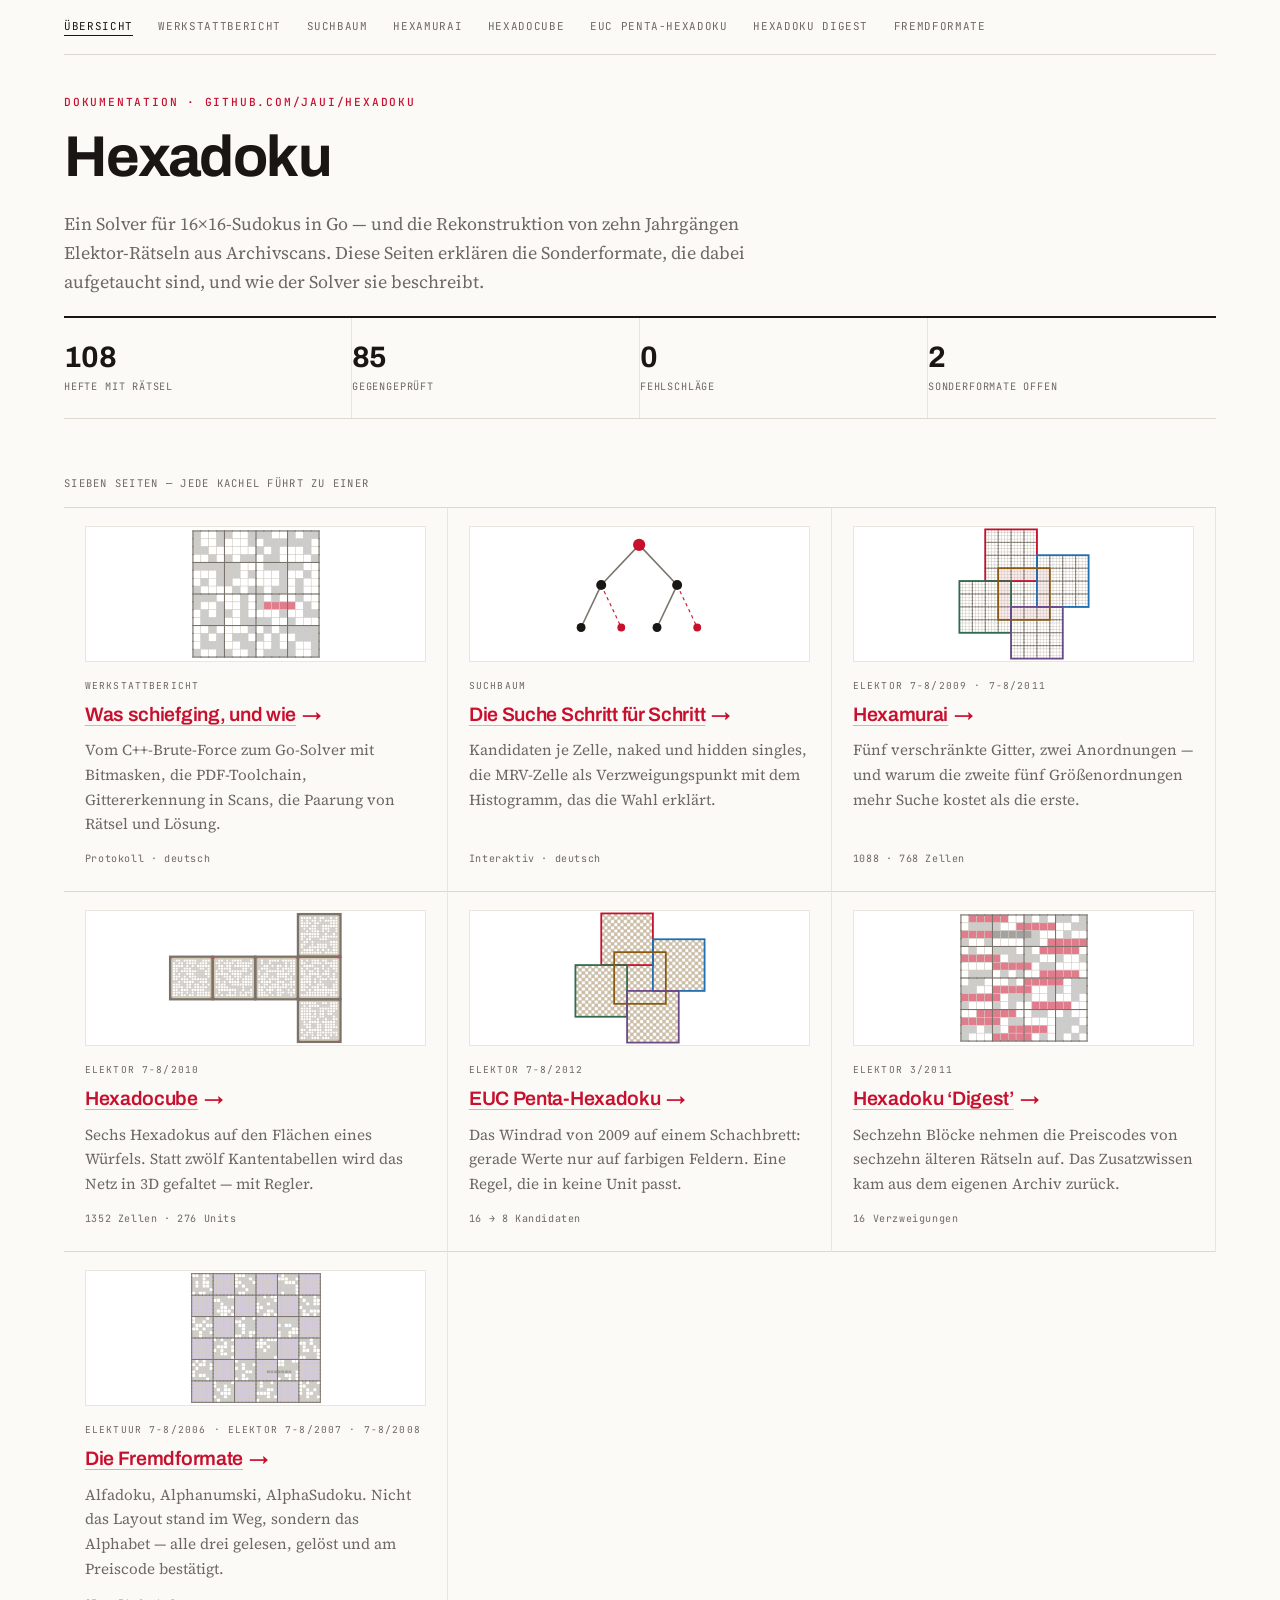
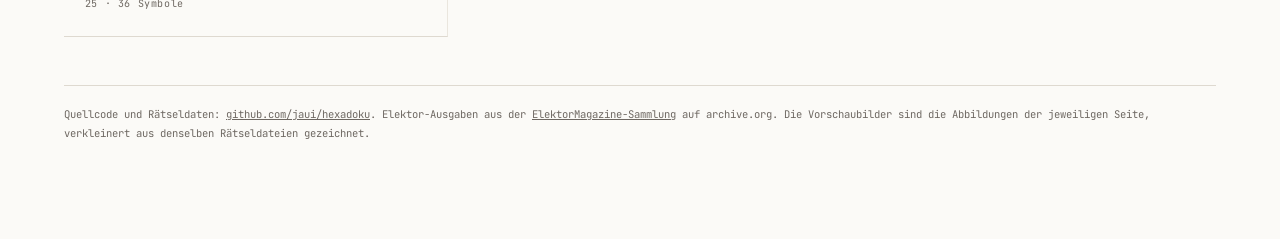
==== commit a0af2d52: "+add the alfadoku, alphanumski and alphasudoku, *chg -unique searches once, *chg propagation over di" ====
--- a/docs/index.html
+++ b/docs/index.html
@@ -106,7 +106,7 @@
   <a href="hexadocube.html">Hexadocube</a>
   <a href="penta-hexadoku.html">EUC Penta-Hexadoku</a>
   <a href="digest.html">Hexadoku Digest</a>
-  <a href="fremdformate.html">Alphanumski &amp; AlphaSudoku</a>
+  <a href="fremdformate.html">Fremdformate</a>
 </nav>
 
 <header class="masthead">
@@ -122,9 +122,9 @@
 
 <section class="figures">
   <div class="fig"><b>108</b><span>Hefte mit Rätsel</span></div>
-  <div class="fig"><b>82</b><span>gegengeprüft</span></div>
+  <div class="fig"><b>85</b><span>gegengeprüft</span></div>
   <div class="fig"><b>0</b><span>Fehlschläge</span></div>
-  <div class="fig"><b>4</b><span>Sonderformate offen</span></div>
+  <div class="fig"><b>2</b><span>Sonderformate offen</span></div>
 </section>
 
 <p class="leadin">Sieben Seiten — jede Kachel führt zu einer</p>
@@ -180,11 +180,12 @@
   </a>
   <a class="card" href="fremdformate.html">
     <span class="thumb" id="tFremd"></span>
-    <span class="kicker">Elektor 7-8/2007 · 7-8/2008</span>
-    <h2>Alphanumski &amp; AlphaSudoku<span class="arrow">→</span></h2>
-    <p>36×36 und 25×25. Geometrisch harmlos — was sie außer Reichweite
-       bringt, ist das Alphabet, nicht das Layout.</p>
-    <span class="meta">36 · 25 Symbole</span>
+    <span class="kicker">Elektuur 7-8/2006 · Elektor 7-8/2007 · 7-8/2008</span>
+    <h2>Die Fremdformate<span class="arrow">→</span></h2>
+    <p>Alfadoku, Alphanumski, AlphaSudoku. Nicht das Layout stand im Weg,
+       sondern das Alphabet — alle drei gelesen, gelöst und am Preiscode
+       bestätigt.</p>
+    <span class="meta">25 · 36 Symbole</span>
   </a>
 </div>
 
@@ -323,16 +324,23 @@
     }));
   })();
 
-  // --- Fremdformate: the 36x36 chequerboard of 6x6 boxes ---
-  mount("tFremd", drawRaster({
-    rows: Array.from({ length: 36 }, () => ".".repeat(36)),
-    cell: 4, box: 6, glyphs: false, pad: 3,
-    title: "Alphanumski, 36×36 in 6×6-Boxen",
-    tint: (r, c) =>
-      (Math.floor(r / 6) + Math.floor(c / 6)) % 2 === 1
-        ? "color-mix(in srgb, var(--g5) 30%, var(--cell-bg))"
-        : "var(--cell-bg)",
-  }));
+  // --- Fremdformate: the real 36x36 alphanumski on its box chequerboard ---
+  (function () {
+    const [gr, gc, glen] = ALNUM_GREY;
+    mount("tFremd", drawRaster({
+      rows: ALNUM,
+      cell: 4, box: 6, glyphs: false, pad: 3,
+      title: "Alphanumski, 36×36 in 6×6-Boxen",
+      tint: (r, c, ch) => {
+        if (r === gr && c >= gc && c < gc + glen)
+          return "color-mix(in srgb, var(--ink) 40%, var(--cell-bg))";
+        if ((Math.floor(r / 6) + Math.floor(c / 6)) % 2 === 1)
+          return "color-mix(in srgb, var(--g5) 30%, var(--cell-bg))";
+        return ch === "." ? "var(--cell-bg)"
+          : "color-mix(in srgb, var(--ink) 22%, var(--cell-bg))";
+      },
+    }));
+  })();
 })();
 </script>
 </body>
